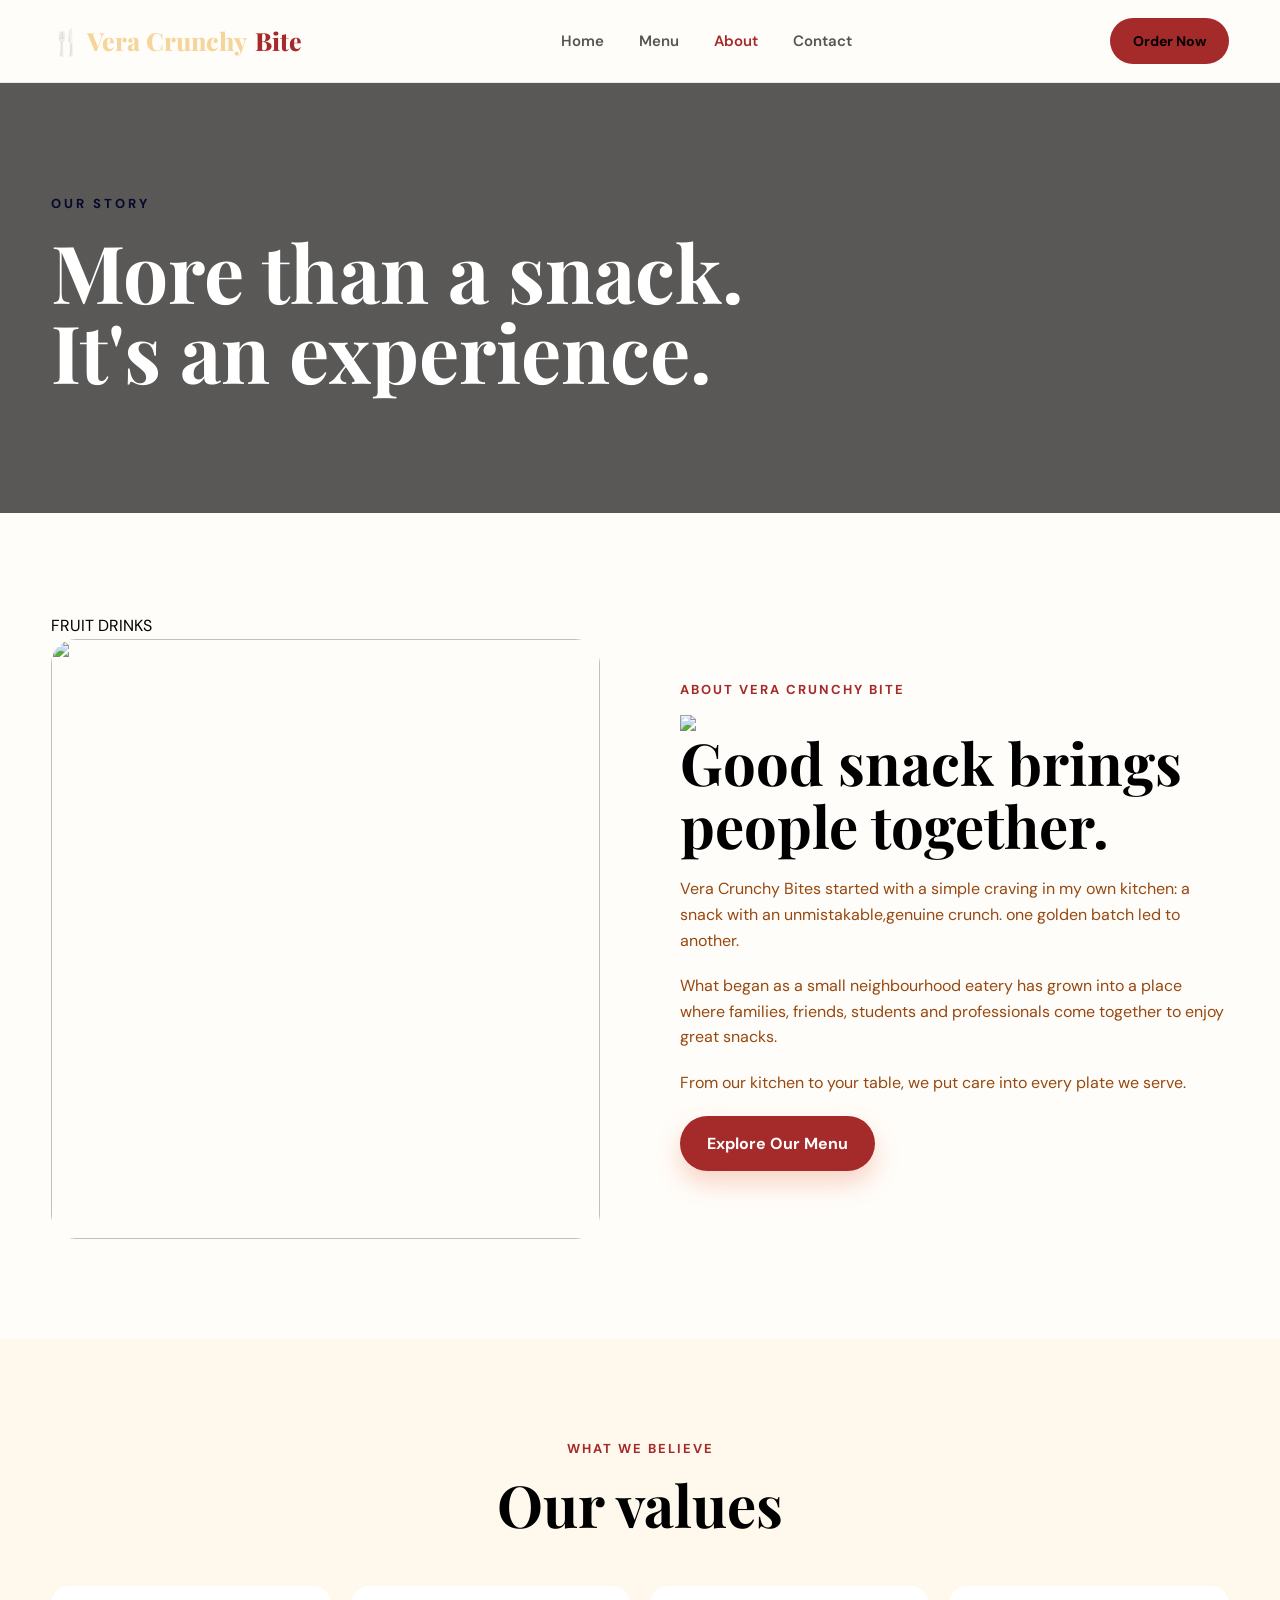
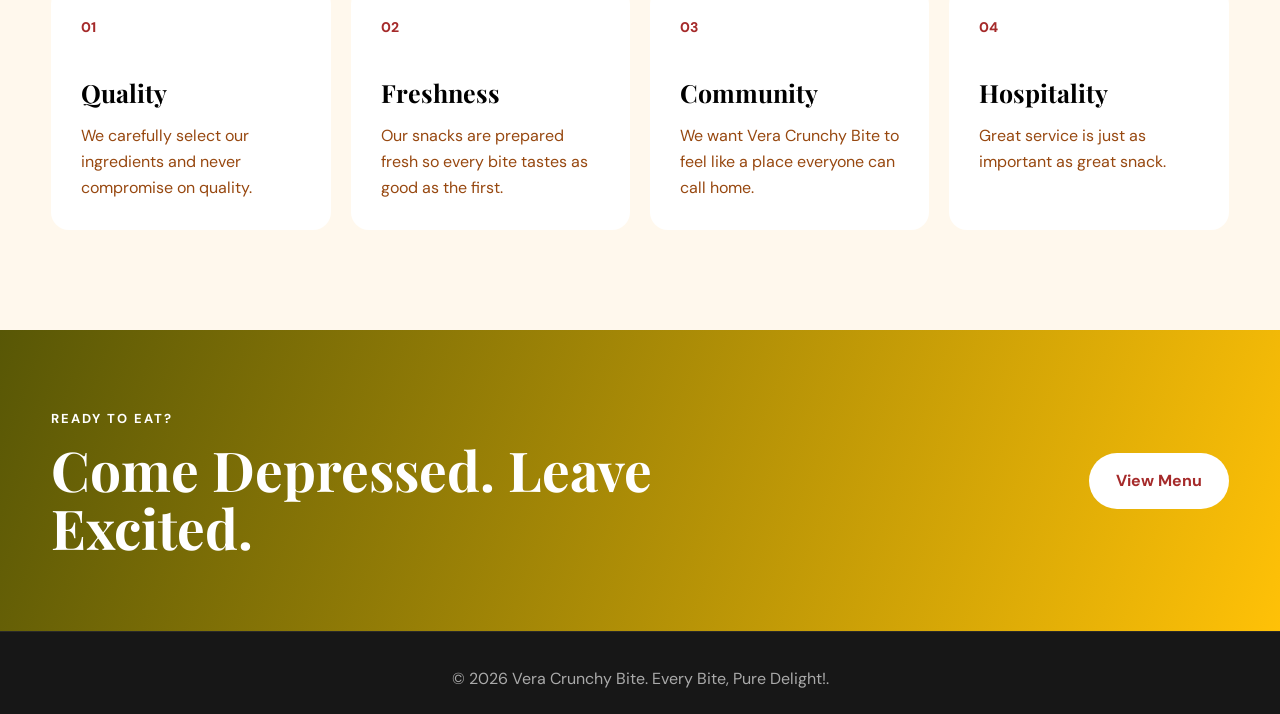
==== about.html @ b8d653b5 "Add files via upload" ====
<!DOCTYPE html>
<html lang="en">
<head>
    <meta charset="UTF-8">
    <meta name="viewport" content="width=device-width, initial-scale=1.0">
    <title>About Us | Vera Crunchy Bite</title>
    <link rel="preconnect" href="https://fonts.googleapis.com">
    <link rel="preconnect" href="https://fonts.gstatic.com" crossorigin>
    <link href="https://fonts.googleapis.com/css2?family=DM+Sans:wght@400;500;600;700&family=Playfair+Display:wght@600;700;800&display=swap" rel="stylesheet">
    <link rel="stylesheet" href="style.css">
</head>
<body>
<header class="navbar">
    <div class="container nav-wrapper">
        <a href="index.html" class="logo">
            🍴 Vera Crunchy<span>Bite</span>
        </a>
        <nav class="nav-links">
            <a href="index.html">Home</a>
            <a href="menu.html">Menu</a>
            <a href="about.html" class="active">About</a>
            <a href="contact.html">Contact</a>
        </nav>
        <a href="https://wa.me/2348164556232"
           class="nav-order">
            Order Now
        </a>
        <button class="menu-toggle" id="menuToggle">
            ☰
        </button>
    </div>
</header>
<section class="page-hero about-hero">
    <div class="container">
        <span>OUR STORY</span>
        <h1>
            More than a snack.
            <br>
            It's an experience.
        </h1>
    </div>
</section>
<section class="section">
    <div class="container story-grid">
        <div class="story-image">
                     FRUIT DRINKS
            <img src="vera image/Mixed fruit image.jpg">
        </div>
        <div class="story-content">
            <span class="eyebrow">
                   ABOUT VERA CRUNCHY BITE 
            </span>
            <h2>
                <img src="vera image/vera logo.png">
                Good snack brings
                people together.
            </h2>
            <p>
                Vera Crunchy Bites started with a simple craving in my own kitchen:
                a snack with an unmistakable,genuine crunch.
                one golden batch led to another.
            </p>
            <p>
                What began as a small neighbourhood eatery
                has grown into a place where families,
                friends, students and professionals come
                together to enjoy great snacks.
            </p>
            <p>
                From our kitchen to your table, we put care
                into every plate we serve.
            </p>
            <a href="menu.html" class="btn btn-primary">
                Explore Our Menu
            </a>
        </div>
    </div>
</section>
<section class="values-section">
    <div class="container">
        <div class="section-heading center">
            <span>WHAT WE BELIEVE</span>
            <h2>Our values</h2>
        </div>
        <div class="values-grid">
            <div class="value-card">
                <div>01</div>
                <h3>Quality</h3>
                <p>
                    We carefully select our ingredients
                    and never compromise on quality.
                </p>
            </div>
            <div class="value-card">
                <div>02</div>
                <h3>Freshness</h3>
                <p>
                    Our snacks are prepared fresh so every
                    bite tastes as good as the first.
                </p>
            </div>
            <div class="value-card">
                <div>03</div>
                <h3>Community</h3>
                <p>
                    We want Vera Crunchy Bite to feel like a
                    place everyone can call home.
                </p>
            </div>
            <div class="value-card">
                <div>04</div>
                <h3>Hospitality</h3>
                <p>
                    Great service is just as important
                    as great snack.
                </p>
            </div>
        </div>
    </div>
</section>
<section class="cta">
    <div class="container cta-content">
        <div>
            <span>READY TO EAT?</span>
            <h2>
                Come Depressed.
                Leave Excited.
            </h2>
        </div>
        <a href="menu.html" class="btn btn-white">
            View Menu
        </a>
    </div>
</section>
<footer>
    <div class="footer-bottom">
        <p>
            © 2026 Vera Crunchy Bite. Every Bite, Pure Delight!.
        </p>
    </div>
</footer>
<script src="script.js"></script>
</body>
</html>
---- style.css ----
/* =====================================================
   RESET
===================================================== */
* {
    margin: 0;
    padding: 0;
    box-sizing: border-box;
}
html {
    scroll-behavior: smooth;
}
body {
    font-family: "DM Sans", sans-serif;
    color: black;
    background: #fffdf9;
    line-height: 1.6;
}
img {
    width: 100%;
    display: block;
    object-fit: cover;
}
a {
    text-decoration: none;
    color: inherit;
}
button,
input,
textarea {
    font-family: inherit;
}
/* =====================================================
   VARIABLES
===================================================== */
:root {
    --primary: brown;
    --primary-dark:  black;
    --cream: #fff8ed;
    --dark: #e6950b63;
    --gray: #974810;
    --light-gray: #f3f0eb;
    --white: #ffffff;
    --shadow:
        0 15px 45px rgba(0, 0, 0, 0.08);
    --radius: 18px;
}
/* =====================================================
   GENERAL
===================================================== */
.container {
    width: min(1180px, 92%);
    margin: auto;
}
.section {
    padding: 100px 0;
}
.center {
    text-align: center;
}
.eyebrow,
.section-heading > span {
    display: block;
    color: var(--primary);
    font-size: 13px;
    font-weight: 700;
    letter-spacing: 2px;
    margin-bottom: 14px;
}
.section-heading h2,
.why-content h2,
.story-content h2,
.contact-info h2 {
    font-family: "Playfair Display", serif;
    font-size: clamp(38px, 5vw, 58px);
    line-height: 1.08;
    margin-bottom: 18px;
}
.section-heading p {
    max-width: 620px;
    margin: auto;
    color: var(--gray);
    font-size: 17px;
}
/* =====================================================
   NAVBAR
===================================================== */
.navbar {
    position: sticky;
    top: 0;
    z-index: 1000;
    background: rgba(255, 253, 249, 0.95);
    backdrop-filter: blur(15px);
    border-bottom: 1px solid #eee8df;
}
.nav-wrapper {
    height: 82px;
    display: flex;
   align-items: center;
    justify-content: space-between;
}
.logo {
    font-family: "Playfair Display", serif;
    font-size: 25px;
    font-weight: 800;
    color: var(--dark);
    display: flex;
    align-items: center;
    gap: 8px;
}
.logo span {
    color: var(--primary);
}
.logo-icon {
    font-size: 23px;
}
.nav-links {
    display: flex;
    gap: 35px;
}
.nav-links a {
    font-size: 15px;
    font-weight: 600;
    color: #555;
    transition: 0.3s;
}
.nav-links a:hover,
.nav-links a.active {
    color: var(--primary);
}
.nav-order {
    background: var(--primary);
    color:black(27, 141, 27);
    padding: 12px 23px;
    border-radius: 50px;
    font-weight: 700;
    font-size: 14px;
    transition: 0.3s;
}
.nav-order:hover {
    background: var(--primary-dark);
    transform: translateY(-2px);
}
.menu-toggle {
    display: none;
    border: none;
    background: none;
    font-size: 28px;
    cursor: pointer;
}
/* =====================================================
   BUTTONS
===================================================== */
.btn {
    display: inline-flex;
    align-items: center;
    justify-content: center;
    padding: 15px 27px;
    border-radius: 50px;
    font-weight: 700;

    transition: 0.3s;
}
.btn-primary {
    background: var(--primary);
    color: white;
    box-shadow:
        0 12px 25px rgba(228, 87, 46, 0.25);
}
.btn-primary:hover {
    background: var(--primary-dark);
   transform: translateY(-3px);
}
.btn-outline {
    border: 1px solid rgba(255, 255, 255, 0.5);
    color: white;
    backdrop-filter: blur(10px);
}
.btn-outline:hover {
    background: white;
    color: var(--dark);
}
.btn-white {
    background: white;
    color: var(--primary);
}
.btn-white:hover {
    transform: translateY(-3px);
}
/* =====================================================
   HERO
===================================================== */
.hero {
    min-height: 680px;
    position: relative;
    background:
        url("vera image/Snack IMG-20261015-WA0088.jpg")
        center/cover;
    display: flex;
    align-items: center;
    color: white;
}
.hero-overlay {
    position: absolute;
    inset: 0;
    background:
        linear-gradient(
            90deg,
            rgba(10, 10, 10, 0.85),
            rgba(10,10,10,0.4),
            rgba(10,10,10,0.15)
        );
}
.hero-content {
    position: relative;
    z-index: 2;
}
.hero-text {
    max-width: 650px;
}
.small-label {
    font-size: 13px;
    font-weight: 700;
    letter-spacing: 2px;
    margin-bottom: 20px;
}
.hero h1 {
    font-family: "Playfair Display", erif;
    font-size: clamp(55px, 8vw, 95px);
    line-height: 0.95;
    margin-bottom: 30px;
}
.hero h1 span {
    color: #3f1d08;
}
.hero p {
    max-width: 540px;
    font-size: 19px;
    color: rgba(255,255,255,0.85);
    margin-bottom: 35px;
}
.hero-buttons {
    display: flex;
    gap: 15px;
    flex-wrap: wrap;
}
.hero-badge {
    position: absolute;
    z-index: 3;
    right: 8%;
    bottom: 60px;
    display: flex;
    align-items: center;
    gap: 12px;
    background: rgba(255,255,255,0.95);
    color: var(--dark);
    padding: 15px 20px;
    border-radius: 14px;
    box-shadow: var(--shadow);
}
.hero-badge strong {
    font-size: 28px;
}
.hero-badge small {
    color: #777;
}
.stars {
    color: #221603;
    letter-spacing: 2px;
}
/* =====================================================
   FOOD CATEGORIES
===================================================== */
.food-categories {
    display: grid;
    grid-template-columns:
        repeat(3, 1fr);
    gap: 25px;
   margin-top: 55px;
}
.category-card {
    background: white;
    border-radius: var(--radius);
    overflow: hidden;
    box-shadow: var(--shadow);
    transition: 0.4s;
}
.category-card:hover {
    transform: translateY(-8px);
    box-shadow:
        0 25px 55px rgba(0, 0, 0, 0.12);
}
.category-image {
    height: 250px;
    overflow: hidden;
}
.category-image img {
    height: 100%;
    transition: 0.5s;
}
.category-card:hover img {
    transform: scale(1.07);
}
.category-content {
    padding: 25px;
}
.category-content h3 {
    font-family: "Playfair Display", serif;
    font-size: 25px;
}
.category-content p {
    color: var(--gray);
    margin: 8px 0 15px;
}
.category-content a {
    color: var(--primary);
    font-weight: 700;
}
/* =====================================================
   POPULAR FOOD
===================================================== */
.popular {
    background: var(--cream);
}
.section-heading {
    position: relative;
}
.view-menu {
    position: absolute;
    right: 0;
    bottom: 10px;
    color: var(--primary);
    font-weight: 700;
}
.food-grid {
    display: grid;
    grid-template-columns:
        repeat(3, 1fr);
    gap: 25px;
    margin-top: 50px;
}
.food-card {
    background: white;
    border-radius: var(--radius);
    overflow: hidden;
    box-shadow: 0 10px 30px rgba(0,0,0,0.05);
}
.food-image {
    height: 260px;
    position: relative;
    overflow: hidden;
}
.food-image img {
    height: 100%;
    transition: 0.5s;
}
.food-card:hover .food-image img {
    transform: scale(1.06);
}
.popular-tag {
    position: absolute;
    top: 18px;
    left: 18px;
    background: var(--primary);
    color: white;
    padding: 7px 13px;
    border-radius: 50px;
    font-size: 12px;
    font-weight: 700;
}
.food-info {
    padding: 25px;
}
.food-title {
    display: flex;
    justify-content: space-between;
    gap: 15px;
}
.food-title h3 {
    font-family: "Playfair Display", serif;
    font-size: 23px;
}
.food-title strong {
    color: var(--primary);
   white-space: nowrap;
} 
.food-info p {
    color: var(--gray);
    margin: 10px 0 18px;
}
.order-link {
    color: var(--primary);
    font-weight: 700;
}
/* =====================================================
   WHY US
===================================================== */
.why-us {
    padding: 110px 0;
}
.why-grid {
    display: grid;
    grid-template-columns: 1fr 1fr;
    gap: 90px;
    align-items: center;
}
.why-image {
    position: relative;
}
.why-image img {
    height: 580px;
    border-radius: 25px;
}
.experience-card {
    position: absolute;
    right: -30px;
    bottom: 40px;
    background: white;
    padding: 25px 30px;
    border-radius: 16px;
    box-shadow: var(--shadow);
    display: flex;
    align-items: center;
    gap: 15px;
}
.experience-card strong {
    font-family: "Playfair Display", serif;
    color: var(--primary);
    font-size: 45px;
}
.experience-card span {
    color: #555;
}
.why-content h2 span {
    color: var(--primary);
}
.why-content > p {
    color: var(--gray);
    font-size: 17px;
    margin-bottom: 35px;
}
.features {
    display: grid;
    gap: 20px;
}
.feature {
    display: flex;
    gap: 18px;
    align-items: flex-start;
}
.feature-icon {
    min-width: 52px;
    height: 52px;
    display: grid;
    place-items: center;
    background: var(--cream);
    border-radius: 50%;
    font-size: 23px;
}
.feature h3 {
    margin-bottom: 3px;
}
.feature p {
    color: var(--gray);
}
/* =====================================================
   TESTIMONIAL
===================================================== */

.testimonial-section {
    background: #f7f4ef;
}
.testimonial-grid {
    display: grid;
    grid-template-columns:
        repeat(3, 1fr);
    gap: 25px;
    margin-top: 50px;
}
.testimonial {
    background: white;
    padding: 35px;
    border-radius: 18px;
    box-shadow: 0 10px 30px rgba(0,0,0,0.04);
}
.testimonial p {
    font-family: "Playfair Display", serif;
    font-size: 19px;
    margin: 20px 0;
}
/* =====================================================
   CTA
===================================================== */
.cta {
    background:
        linear-gradient(
            110deg,
            rgb(88, 87, 6),
            #ffc107
                    );
    color: white;
    padding: 75px 0;
}
.cta-content {
    display: flex;
    justify-content: space-between;
    align-items: center;
    gap: 30px;
}
.cta span {
    font-size: 13px;
    font-weight: 700;
    letter-spacing: 2px;
}
.cta h2 {
    font-family: "Playfair Display", serif;
    font-size: clamp(35px, 5vw, 55px);
    max-width: 700px;
    line-height: 1.05;
    margin-top: 10px;
}
/* =====================================================
   FOOTER
===================================================== */
footer {
    background: #171717;
    color: white;
}
.footer-grid {
    padding: 70px 0;
    display: grid;
    grid-template-columns:
        2fr 1fr 1fr 1fr;
    gap: 40px;
}
.footer-logo {
    color: white;
}
footer p {
    color: #aaa;
    margin-top: 12px;
}
footer h3 {
    margin-bottom: 18px;
}
.footer-grid > div > a:not(.logo) {
    display: block;
    color: #aaa;
    margin: 8px 0;
    transition: 0.3s;
}
.footer-grid > div > a:hover {
    color: white;
}
.footer-bottom {
    border-top: 1px solid #292929;
    text-align: center;
    padding: 22px;
    color: #888;
}
/* =====================================================
   PAGE HERO
===================================================== */
.page-hero {
    min-height: 430px;
    display: flex;
    align-items: center;
    background:
        linear-gradient(
            rgba(0,0,0,0.65),
            rgba(0,0,0,0.65)
        ),
        url("vera image/Snack IMG-20261015-WA0088.jpg")
        center/cover;
    color: white;
}
.page-hero span {
    color: #06072c;
    font-size: 13px;
    letter-spacing: 3px;
    font-weight: 700;
}
.page-hero h1 {
    font-family: "Playfair Display", serif;
    font-size: clamp(50px, 7vw, 80px);
    line-height: 1;
    margin: 15px 0;
}
.page-hero p {
    color: #ddd;
    font-size: 18px;
}
/* =====================================================
   MENU PAGE
===================================================== */
.menu-section {
    background: #fffdf9;
}
.menu-tabs {
    display: flex;
    justify-content: center;
    gap: 10px;
    flex-wrap: wrap;
    margin-bottom: 50px;
}
.filter {
    border: 1px solid #e4ded5;
    background: white;
    padding: 11px 20px;
    border-radius: 50px;
    cursor: pointer;
    font-weight: 600;
    transition: 0.3s;
}
.filter:hover,
.filter.active {
    background: var(--primary);
    border-color: var(--primary);
    color: white;
}
.menu-grid {
    display: grid;
    grid-template-columns:
        repeat(3, 1fr);
    gap: 25px;
}
.menu-card {
    background: white;
    border-radius: 18px;
    overflow: hidden;
    box-shadow: 0 10px 35px rgba(0,0,0,0.06);
    transition: 0.3s;
}
.menu-card:hover {
    transform: translateY(-7px);
}
.menu-card > img {
    height: 240px;
}
.menu-card-content {
    padding: 23px;
}
.menu-category {
    color: var(--primary);
    font-size: 12px;
    font-weight: 700;
    text-transform: uppercase;
    letter-spacing: 1px;
}
.menu-card h3 {
    font-family: "Playfair Display", serif;
    font-size: 23px;
    margin: 7px 0;
}
.menu-card p {
    color: var(--gray);
}
.menu-price {
    display: flex;
    justify-content: space-between;
    align-items: center;
    margin-top: 20px;
}
.menu-price strong {
    color: var(--primary);
    font-size: 19px;
}
.menu-price a {
    width: 38px;
    height: 38px;
    display: grid;
    place-items: center;
    border-radius: 50%;
    background: var(--primary);
    color: white;
    font-size: 24px;
}
/* =====================================================
   ABOUT
===================================================== */
.story-grid {
    display: grid;
    grid-template-columns: 1fr 1fr;
    gap: 80px;
    align-items: center;
}
.story-image img {
    height: 600px;
    border-radius: 25px;
}
.story-content p {
    color: var(--gray);
    margin: 20px 0;
}
.values-section {
    padding: 100px 0;

    background: var(--cream);
}
.values-grid {
    display: grid;
    grid-template-columns:
        repeat(4, 1fr);
    gap: 20px;
    margin-top: 50px;
}
.value-card {
    background: white;
    padding: 30px;
    border-radius: 18px;
}
.value-card > div {
    color: var(--primary);
    font-weight: 800;
    font-size: 14px;
    margin-bottom: 35px;
}
.value-card h3 {
    font-family: "Playfair Display", serif;
    font-size: 25px;
    margin-bottom: 10px;
}
.value-card p {
    color: var(--gray);
}
/* =====================================================
   CONTACT
===================================================== */
.contact-section {
    background: #fffdf9;
}
.contact-grid {
    display: grid;
    grid-template-columns: 0.8fr 1.2fr;
    gap: 90px;
    align-items: start;
}
.contact-info > p {
    color: var(--gray);
    margin-bottom: 35px;
}
.contact-item {
    display: flex;
    gap: 18px;
    margin: 25px 0;
}
.contact-icon {
    min-width: 50px;
    height: 50px;
    display: grid;
    place-items: center;
    background: var(--cream);
    border-radius: 50%;
}
.contact-item p {
    color: var(--gray);
    margin: 3px 0;
}
.contact-form-wrapper {
    background: white;
    padding: 40px;
    border-radius: 20px;
    box-shadow: var(--shadow);
}
.form-row {
    display: grid;
    grid-template-columns: 1fr 1fr;
    gap: 18px;
}
.form-group {
    margin-bottom: 20px;
}
.form-group label {
    display: block;
    font-weight: 700;
    margin-bottom: 8px;
}
.form-group input,
.form-group textarea {
    width: 100%;
    border: 1px solid #e3ddd5;
    background: #fffdf9;
    padding: 14px 16px;
    border-radius: 10px;
    outline: none;
    font-size: 15px;
    transition: 0.3s;
}
.form-group input:focus,
.form-group textarea:focus {
    border-color: var(--primary);
    box-shadow:
        0 0 0 3px rgba(228,87,46,0.1);
}
.form-button {
    border: none;
    cursor: pointer;
}
.map-section {
    padding-bottom: 100px;
}
.map-placeholder {
    min-height: 350px;
    border-radius: 22px;
    background:
        linear-gradient(
            rgba(0,0,0,0.35),
            rgba(0,0,0,0.35)
        ),
        url("vera image/Snack IMG-20261015-WA0088.jpg")
        center/cover;
    display: grid;
    place-items: center;
    text-align: center;
    color: white;
}
.map-placeholder > div {
    background: rgba(0,0,0,0.75);
    padding: 30px 45px;
    border-radius: 15px;
    backdrop-filter: blur(8px);
}
.map-placeholder span {
    font-size: 30px;
}
.map-placeholder h3 {
    font-family: "Playfair Display", serif;
    font-size: 28px;
}
.map-placeholder p {
    margin: 5px 0 15px;
}
.map-placeholder a {
    color: #4d2308;
    font-weight: 700;
}
/* =====================================================
   WHATSAPP
===================================================== */
.whatsapp {
    position: fixed;
    right: 25px;
    bottom: 25px;
    width: 58px;
    height: 58px;
    display: grid;
    place-items: center;
    background: #25D366;
    color: white;
    border-radius: 50%;
    font-size: 26px;
    box-shadow:
        0 10px 25px rgba(0,0,0,0.2);
    z-index: 999;
    transition: 0.3s;
}
.whatsapp:hover {
    transform: scale(1.1);
}
/* =====================================================
   RESPONSIVE
===================================================== */
@media (max-width: 900px) {
    .nav-links,
    .nav-order {
        display: none;
    }
    .menu-toggle {
        display: block;
    }
    .nav-links.show {
        display: flex;
        position: absolute;
        top: 82px;
        left: 0;
        right: 0;
        background: white;
        padding: 25px;
        flex-direction: column;
        gap: 20px;
        box-shadow: var(--shadow);
    }
    .food-categories,
    .food-grid,
    .menu-grid,
    .testimonial-grid {
        grid-template-columns:
            repeat(2, 1fr);
    }
    .why-grid,
    .story-grid,
    .contact-grid {
        grid-template-columns: 1fr;
        gap: 50px;
    }
    .values-grid {
        grid-template-columns:
            repeat(2, 1fr);
    }
    .footer-grid {
        grid-template-columns:
            repeat(2, 1fr);
    }
}
@media (max-width: 600px) {
    .section {
        padding: 70px 0;
    }
    .hero {
        min-height: 620px;
    }
    .hero h1 {
        font-size: 58px;
    }
    .hero p {
        font-size: 16px;
    }
    .hero-badge {
        right: 5%;
        bottom: 25px;
    }
    .food-categories,
    .food-grid,
    .menu-grid,
    .testimonial-grid,
    .values-grid {
        grid-template-columns: 1fr;
    }
    .view-menu {
        position: static;
        display: inline-block;
        margin-top: 10px;
    }
    .why-image img,
    .story-image img {
        height: 400px;
    }
    .experience-card {
        right: 15px;
    }
    .cta-content {
        flex-direction: column;
        align-items: flex-start;
    }
    .footer-grid {
        grid-template-columns: 1fr;
    }
    .form-row {
        grid-template-columns: 1fr;
    }
    .contact-form-wrapper {
        padding: 25px;
    }
    .page-hero {
        min-height: 350px;
    }
}
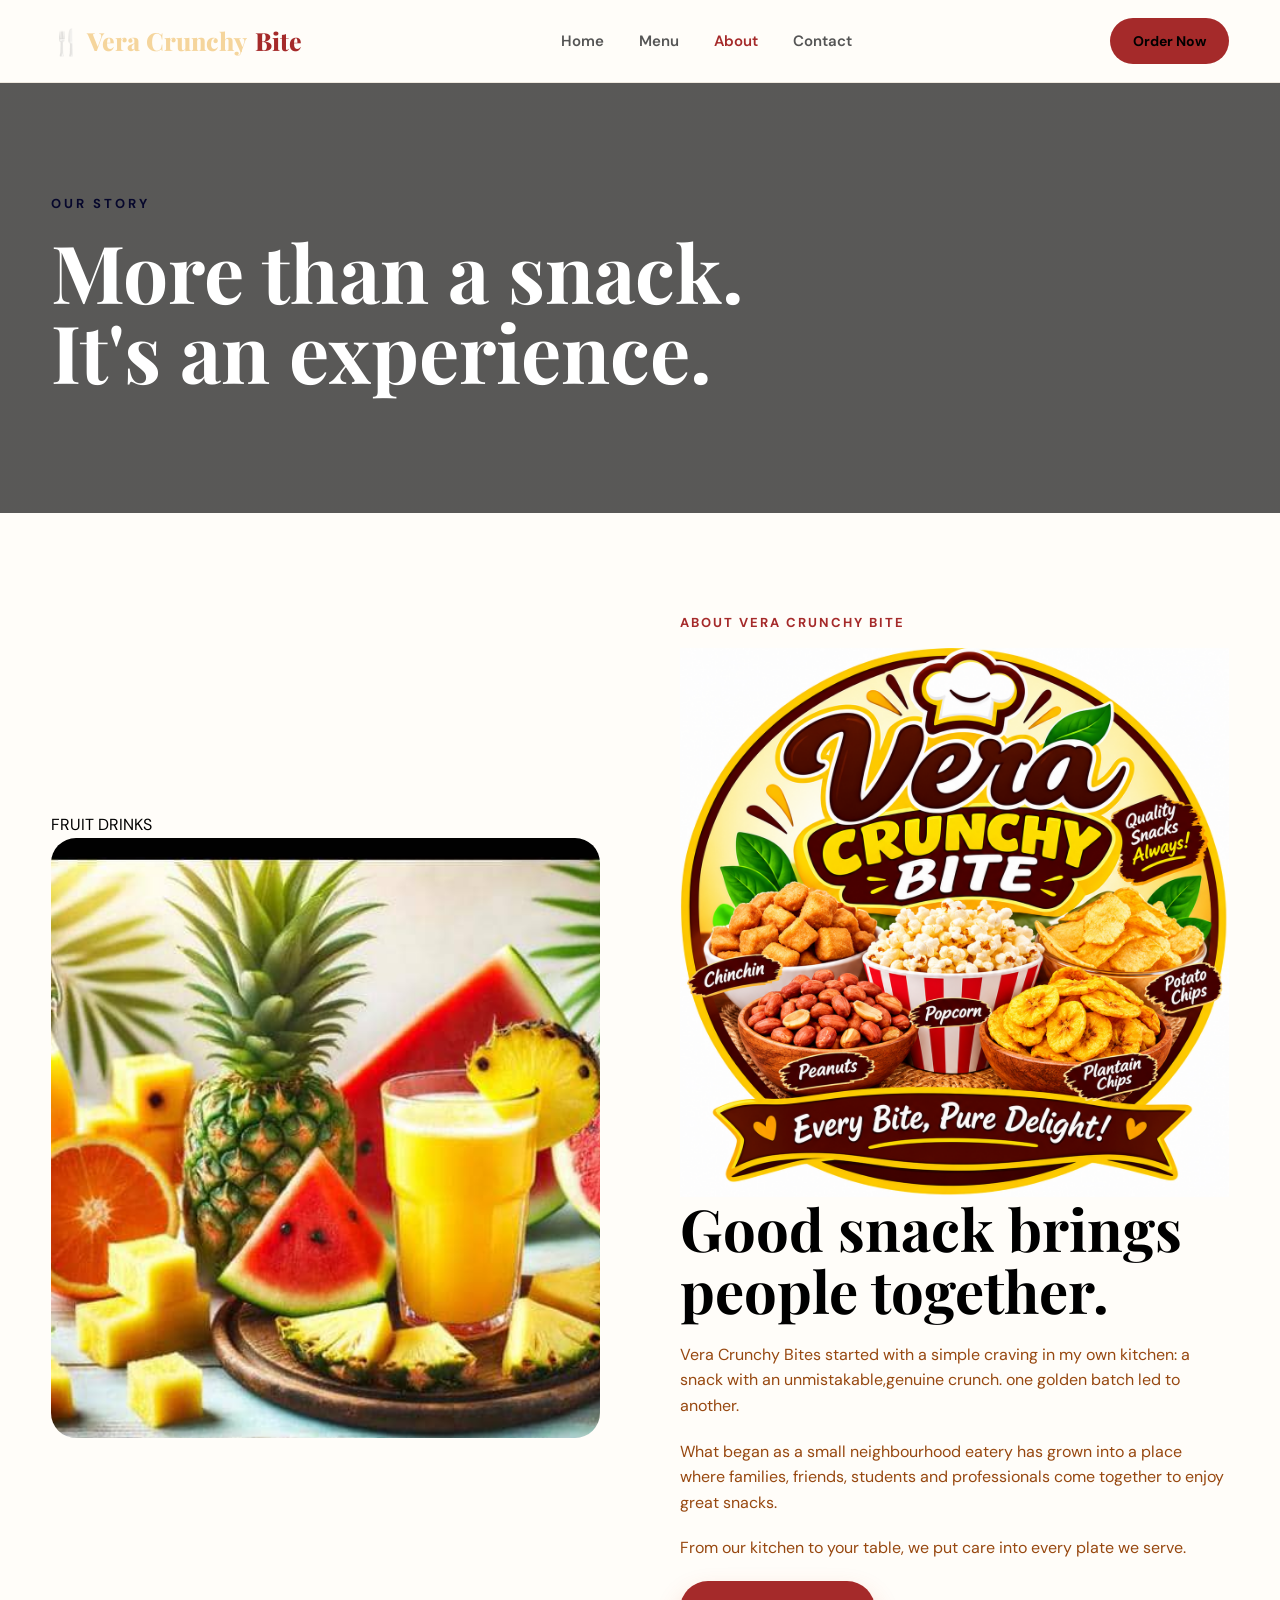
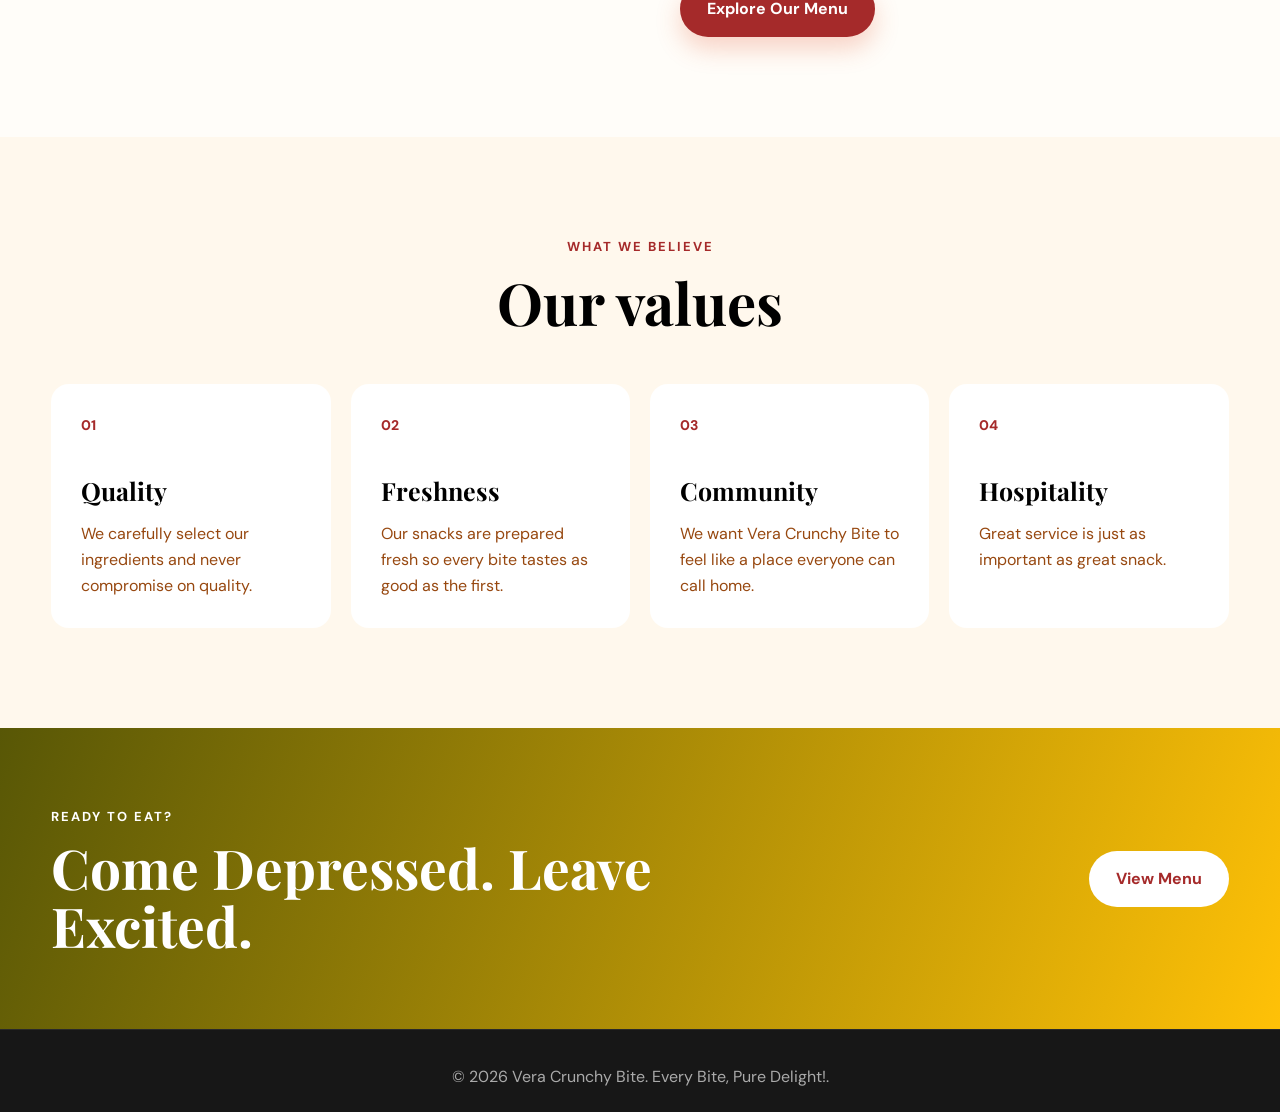
==== commit af2b3e6a: "Fix image paths and text in about.html Updated image paths and corrected minor text errors." ====
--- a/about.html
+++ b/about.html
@@ -44,14 +44,14 @@
     <div class="container story-grid">
         <div class="story-image">
                      FRUIT DRINKS
-            <img src="vera image/Mixed fruit image.jpg">
+            <img src="Mixed fruit image.jpg">
         </div>
         <div class="story-content">
             <span class="eyebrow">
                    ABOUT VERA CRUNCHY BITE 
             </span>
             <h2>
-                <img src="vera image/vera logo.png">
+                <img src="vera logo.png">
                 Good snack brings
                 people together.
             </h2>
